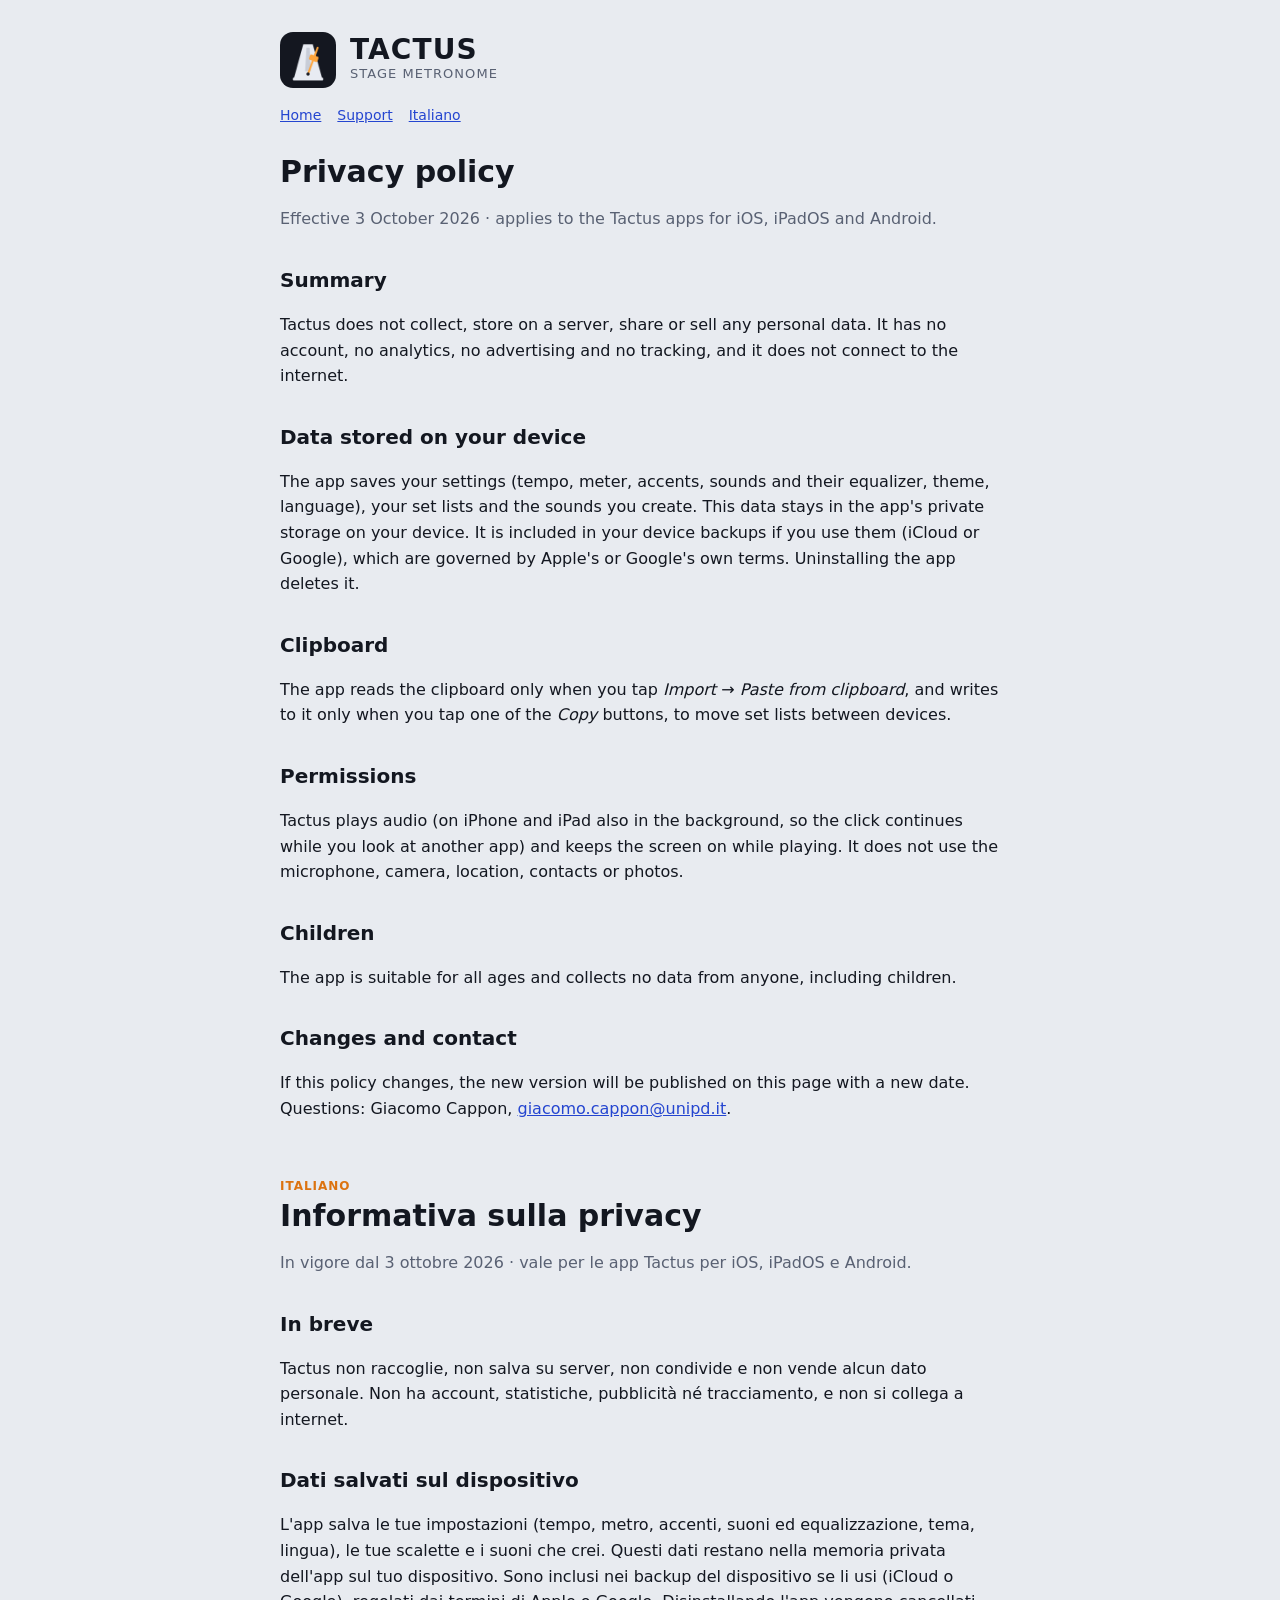
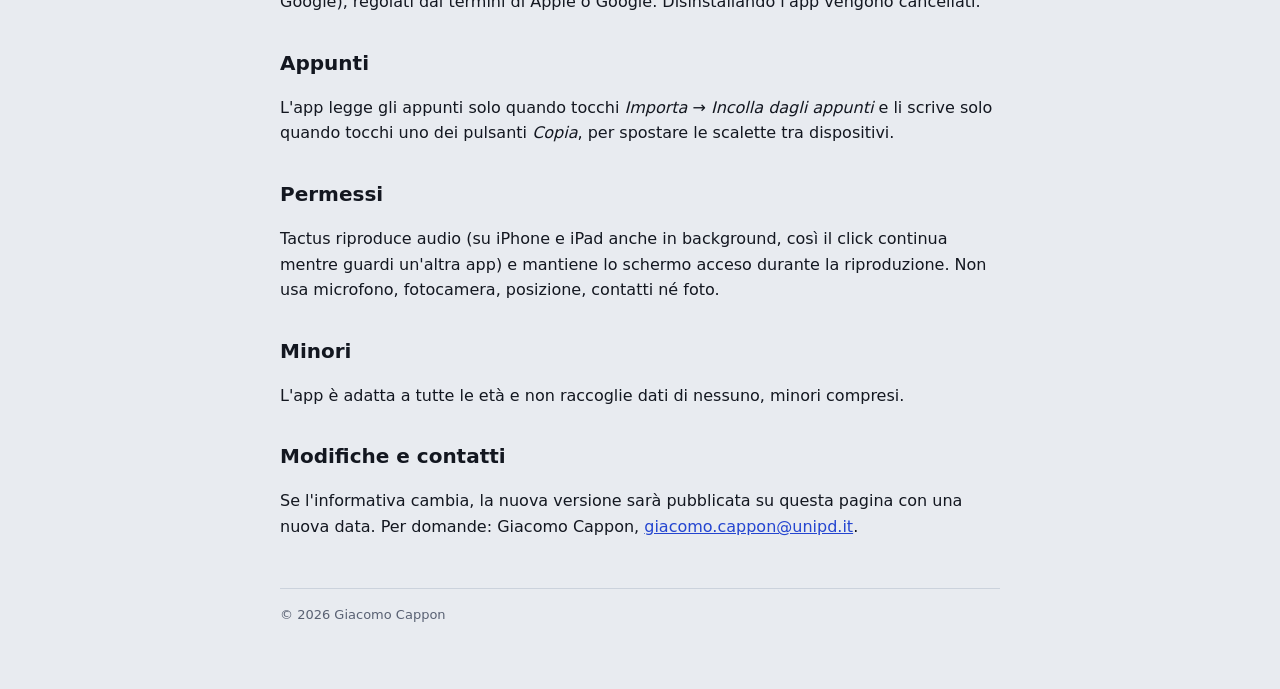
==== privacy.html @ 277c9cd8 "Tactus web pages: home, support, privacy policy Co-Authored-By: Claude Opus 5.5 <noreply@anthropic.c" ====
<!doctype html>
<html lang="en">
<head>
<meta charset="utf-8"><meta name="viewport" content="width=device-width,initial-scale=1">
<title>Tactus — privacy policy</title>
<link rel="icon" href="icon.png"><link rel="stylesheet" href="style.css">
</head>
<body><div class="wrap">
<header><img src="icon.png" alt=""><div><div class="name">Tactus</div><div class="tag">Stage metronome</div></div></header>
<nav><a href="index.html">Home</a><a href="support.html">Support</a><a href="#it">Italiano</a></nav>

<h1>Privacy policy</h1>
<p class="muted">Effective 3 October 2026 · applies to the Tactus apps for iOS, iPadOS and Android.</p>

<h2>Summary</h2>
<p>Tactus does not collect, store on a server, share or sell any personal data. It has no account, no analytics, no advertising and no tracking, and it does not connect to the internet.</p>

<h2>Data stored on your device</h2>
<p>The app saves your settings (tempo, meter, accents, sounds and their equalizer, theme, language), your set lists and the sounds you create. This data stays in the app's private storage on your device. It is included in your device backups if you use them (iCloud or Google), which are governed by Apple's or Google's own terms. Uninstalling the app deletes it.</p>

<h2>Clipboard</h2>
<p>The app reads the clipboard only when you tap <em>Import</em> → <em>Paste from clipboard</em>, and writes to it only when you tap one of the <em>Copy</em> buttons, to move set lists between devices.</p>

<h2>Permissions</h2>
<p>Tactus plays audio (on iPhone and iPad also in the background, so the click continues while you look at another app) and keeps the screen on while playing. It does not use the microphone, camera, location, contacts or photos.</p>

<h2>Children</h2>
<p>The app is suitable for all ages and collects no data from anyone, including children.</p>

<h2>Changes and contact</h2>
<p>If this policy changes, the new version will be published on this page with a new date. Questions: Giacomo Cappon, <a href="mailto:giacomo.cappon@unipd.it">giacomo.cappon@unipd.it</a>.</p>

<span class="lang" id="it">Italiano</span>
<h1>Informativa sulla privacy</h1>
<p class="muted">In vigore dal 3 ottobre 2026 · vale per le app Tactus per iOS, iPadOS e Android.</p>

<h2>In breve</h2>
<p>Tactus non raccoglie, non salva su server, non condivide e non vende alcun dato personale. Non ha account, statistiche, pubblicità né tracciamento, e non si collega a internet.</p>

<h2>Dati salvati sul dispositivo</h2>
<p>L'app salva le tue impostazioni (tempo, metro, accenti, suoni ed equalizzazione, tema, lingua), le tue scalette e i suoni che crei. Questi dati restano nella memoria privata dell'app sul tuo dispositivo. Sono inclusi nei backup del dispositivo se li usi (iCloud o Google), regolati dai termini di Apple o Google. Disinstallando l'app vengono cancellati.</p>

<h2>Appunti</h2>
<p>L'app legge gli appunti solo quando tocchi <em>Importa</em> → <em>Incolla dagli appunti</em> e li scrive solo quando tocchi uno dei pulsanti <em>Copia</em>, per spostare le scalette tra dispositivi.</p>

<h2>Permessi</h2>
<p>Tactus riproduce audio (su iPhone e iPad anche in background, così il click continua mentre guardi un'altra app) e mantiene lo schermo acceso durante la riproduzione. Non usa microfono, fotocamera, posizione, contatti né foto.</p>

<h2>Minori</h2>
<p>L'app è adatta a tutte le età e non raccoglie dati di nessuno, minori compresi.</p>

<h2>Modifiche e contatti</h2>
<p>Se l'informativa cambia, la nuova versione sarà pubblicata su questa pagina con una nuova data. Per domande: Giacomo Cappon, <a href="mailto:giacomo.cappon@unipd.it">giacomo.cappon@unipd.it</a>.</p>

<footer>© 2026 Giacomo Cappon</footer>
</div></body></html>
---- style.css ----
:root{--bg:#e8ebf0;--surface:#f8f9fb;--ink:#131720;--muted:#596173;--line:#cbd2dc;--accent:#2445d0;--sig:#dc7310;color-scheme:light}
@media (prefers-color-scheme:dark){:root{--bg:#0b0d12;--surface:#141720;--ink:#e8ebf2;--muted:#8e96a8;--line:#2a303d;--accent:#7f95ff;--sig:#ffa53c;color-scheme:dark}}
*{box-sizing:border-box}
body{margin:0;background:var(--bg);color:var(--ink);font:16px/1.6 system-ui,-apple-system,"Segoe UI",Roboto,sans-serif}
.wrap{max-width:760px;margin:0 auto;padding:32px 20px 64px}
header{display:flex;align-items:center;gap:14px;margin-bottom:28px}
header img{width:56px;height:56px;border-radius:13px}
header .name{font-size:28px;font-weight:800;letter-spacing:.04em;text-transform:uppercase;line-height:1}
header .tag{color:var(--muted);font-size:13px;letter-spacing:.08em;text-transform:uppercase}
nav{display:flex;gap:16px;flex-wrap:wrap;margin:-12px 0 28px;font-size:14px}
a{color:var(--accent)}
h1{font-size:30px;line-height:1.2;margin:0 0 8px}
h2{font-size:20px;margin:32px 0 8px}
h3{font-size:16px;margin:20px 0 4px}
.muted{color:var(--muted)}
.card{background:var(--surface);border:1px solid var(--line);border-radius:14px;padding:18px 20px;margin:16px 0}
ul{padding-left:20px}
.lang{display:inline-block;font-size:12px;font-weight:600;letter-spacing:.08em;color:var(--sig);text-transform:uppercase;margin-top:40px}
footer{margin-top:48px;color:var(--muted);font-size:13px;border-top:1px solid var(--line);padding-top:16px}
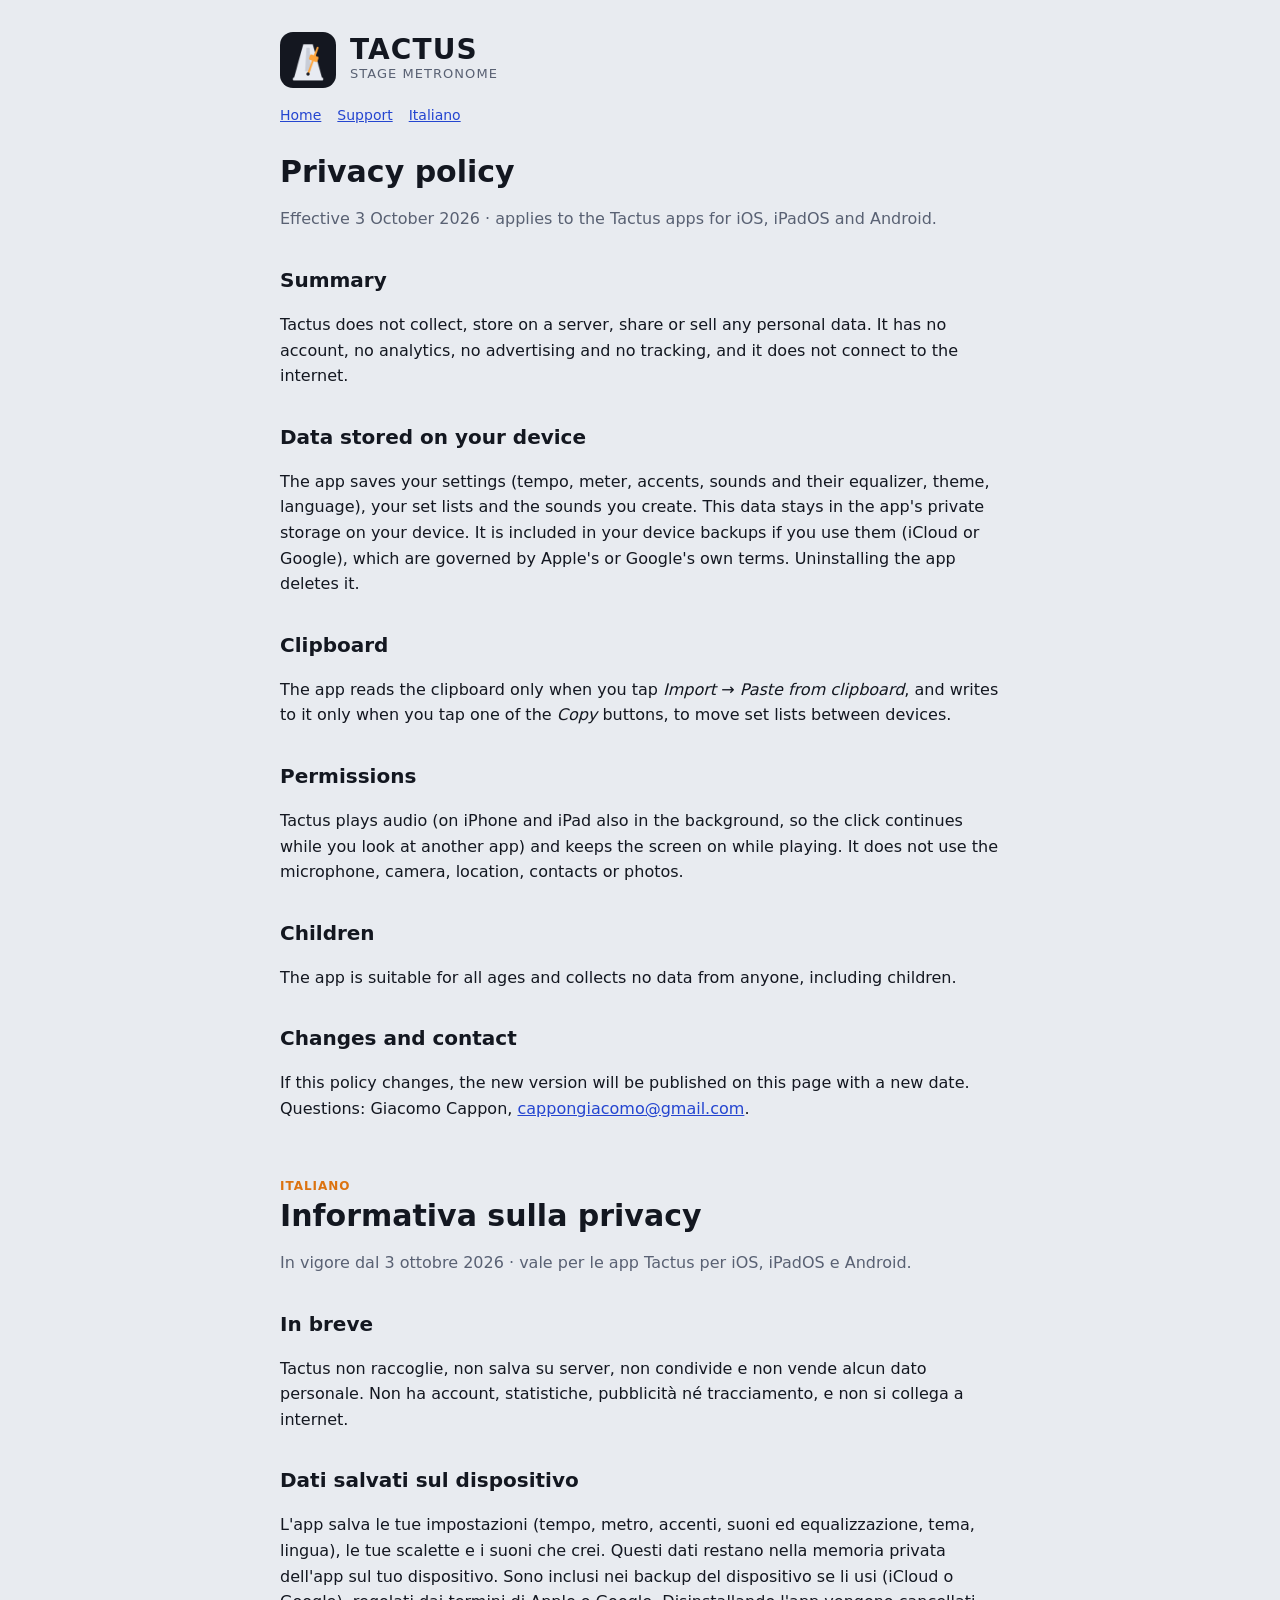
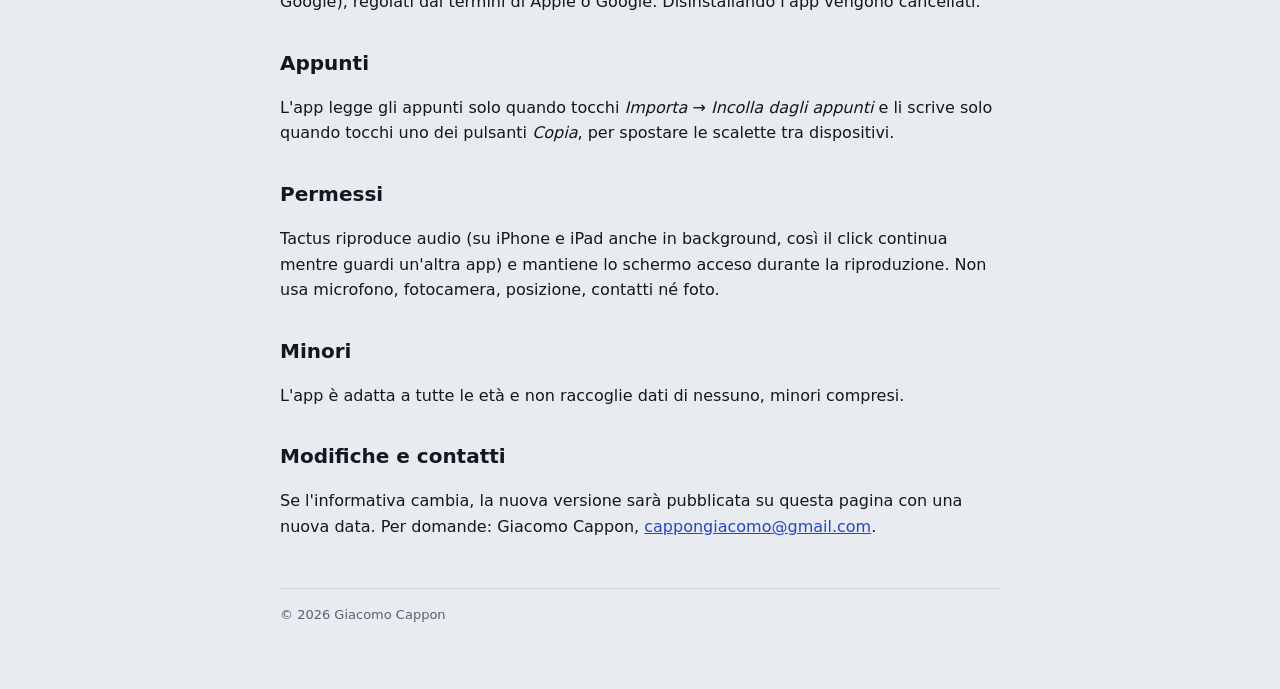
==== commit b0792d2d: "Contact address: cappongiacomo@gmail.com Co-Authored-By: Claude Opus 5.5 <noreply@anthropic.com>" ====
--- a/privacy.html
+++ b/privacy.html
@@ -28,7 +28,7 @@
 <p>The app is suitable for all ages and collects no data from anyone, including children.</p>
 
 <h2>Changes and contact</h2>
-<p>If this policy changes, the new version will be published on this page with a new date. Questions: Giacomo Cappon, <a href="mailto:giacomo.cappon@unipd.it">giacomo.cappon@unipd.it</a>.</p>
+<p>If this policy changes, the new version will be published on this page with a new date. Questions: Giacomo Cappon, <a href="mailto:cappongiacomo@gmail.com">cappongiacomo@gmail.com</a>.</p>
 
 <span class="lang" id="it">Italiano</span>
 <h1>Informativa sulla privacy</h1>
@@ -50,7 +50,7 @@
 <p>L'app è adatta a tutte le età e non raccoglie dati di nessuno, minori compresi.</p>
 
 <h2>Modifiche e contatti</h2>
-<p>Se l'informativa cambia, la nuova versione sarà pubblicata su questa pagina con una nuova data. Per domande: Giacomo Cappon, <a href="mailto:giacomo.cappon@unipd.it">giacomo.cappon@unipd.it</a>.</p>
+<p>Se l'informativa cambia, la nuova versione sarà pubblicata su questa pagina con una nuova data. Per domande: Giacomo Cappon, <a href="mailto:cappongiacomo@gmail.com">cappongiacomo@gmail.com</a>.</p>
 
 <footer>© 2026 Giacomo Cappon</footer>
 </div></body></html>
